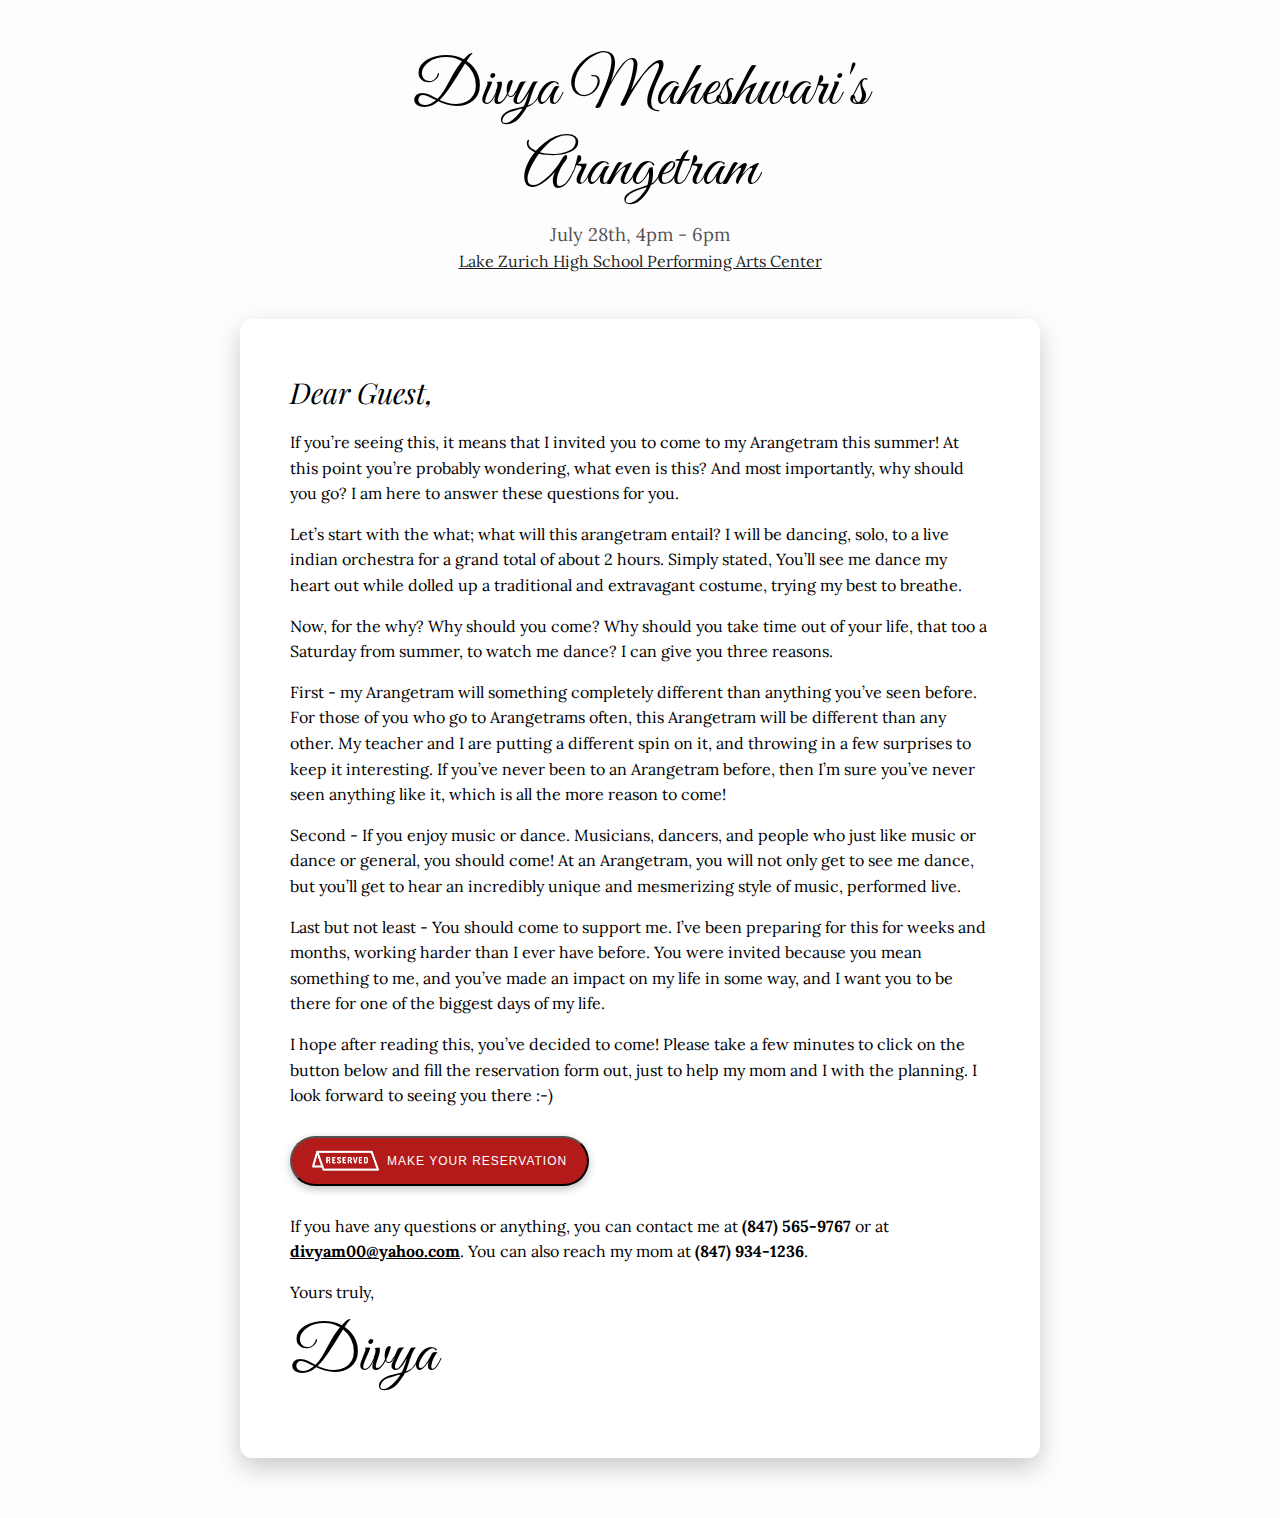
==== index.html @ 1e643a60 "added all" ====
<!DOCTYPE HTML>
<html lang="en">
  <head>
    <meta charset="UTF-8">
    <link rel="stylesheet" href="css/style.css" />
    <link rel="stylesheet" href="css/index.css" />
  	<meta name="description" content="Invitation to Divya Maheshwari's Arangetram" />
    <meta name="viewport" content="width=device-width, initial-scale=1.0, maximum-scale=1.0, user-scalable=yes">
    <link href="https://fonts.googleapis.com/css?family=Lora|Playfair+Display:400,400i,700" rel="stylesheet">
    <link href="https://fonts.googleapis.com/css?family=Great+Vibes" rel="stylesheet">
    <script src="https://ajax.googleapis.com/ajax/libs/jquery/3.2.1/jquery.min.js"></script>
    <script src="js/index.js"></script>
    <script src="js/smoothscroll.js"></script>
    <link rel="stylesheet" href="aos/aos.css" />
    <title>Divya Maheshwari Arangetram</title>
  </head>

  <body>

  <header>
    <h1>Divya Maheshwari's Arangetram</h1>
    <p class="date">July 28th, 4pm - 6pm</p>
    <p class="location"><a href="https://www.google.com/maps/dir/''/Lake+Zurich+High+School+Performing+Arts+center,+Lake+Zurich,+IL/data=!4m5!4m4!1m0!1m2!1m1!1s0x880fa21998b0e29b:0xa27cc64265aa5d3?sa=X&ved=0ahUKEwjS7tnX8PvaAhXq6oMKHW0vBBcQ9RcIqwEwCw" target="_blank">Lake Zurich High School Performing Arts Center</a></p>

  </header>

  <div class="letter" data-aos="fade-up" data-aos-easing="ease-out-quart" data-aos-delay="150" data-aos-duration="500">
    <p class="header">Dear Guest,</p>

    <p>If you’re seeing this, it means that I invited you to come to my Arangetram this summer! At this point you’re probably wondering, what even is this? And most importantly, why should you go? I am here to answer these questions for you.</p>

    <p>Let’s start with the what; what will this arangetram entail? I will be dancing, solo, to a live indian orchestra for a grand total of about 2 hours. Simply stated, You’ll see me dance my heart out while dolled up a traditional and extravagant costume, trying my best to breathe.</p>

    <p>Now, for the why? Why should you come? Why should you take time out of your life, that too a Saturday from summer, to watch me dance? I can give you three reasons.<p>

    <p>First - my Arangetram will something completely different than anything you’ve seen before. For those of you who go to Arangetrams often, this Arangetram will be different than any other. My teacher and I are putting a different spin on it, and throwing in a few surprises to keep it interesting. If you’ve never been to an Arangetram before, then I’m sure you’ve never seen anything like it, which is all the more reason to come!</p>

    <p>Second - If you enjoy music or dance. Musicians, dancers, and people who just like music or dance or general, you should come! At an Arangetram, you will not only get to see me dance, but you’ll get to hear an incredibly unique and mesmerizing style of music, performed live.</p>

    <p>Last but not least - You should come to support me. I’ve been preparing for this for weeks and months, working harder than I ever have before. You were invited because you mean something to me, and you’ve made an impact on my life in some way, and I want you to be there for one of the biggest days of my life.</p>

    <p>I hope after reading this, you’ve decided to come! Please take a few minutes to click on the button below and fill the reservation form out, just to help my mom and I with the planning. I look forward to seeing you there :-)</p>

    <button><img src="img/reserved.png" alt="Reservation Sign"><span>Make your Reservation</span></button>

    <p>If you have any questions or anything, you can contact me at <b>(847) 565-9767</b> or at <a href="mailto:divyam00@yahoo.com" style="color: black; font-weight: bold;">divyam00@yahoo.com</a>. You can also reach my mom at <b>(847) 934-1236</b>.</p>

    <p class="closer">Yours truly,</p>
    <p class="name">Divya</p>
  </div>

    <script src="aos/aos.js"></script>
    <script>
      AOS.init({
        once: true
      });
      window.addEventListener('load', AOS.refresh);
    </script>

  </body>
</html>
---- css/style.css ----
body {
  /*font-family: 'Playfair Display', serif;*/
  font-family: 'Lora', serif;
  background-color: #fdfdfd;
}
---- css/index.css ----
h1 {
  font-family: 'Great Vibes', cursive;
  font-weight: 400;
  text-align: center;
  font-size: 4em;
  max-width: 700px;
  margin: 0;
  margin-left: auto;
  margin-right: auto;
  margin-top: 50px;
}

.date {
  text-align: center;
  margin: 0;
  color: rgba(0, 0, 0, 0.7);
  font-size: 1.15em;
  margin-bottom: 5px;
  margin-top: 12px;
}

.location {
  margin: 0;
  text-align: center;
  font-size: 1em;
}

.location a {
  color: rgba(0, 0, 0, 0.9);
}

.letter {
  max-width: 700px;
  box-shadow: 0px 10px 25px rgba(0, 0, 0, 0.2);
  border-radius: 12px;
  padding: 50px;
  margin-left: auto;
  margin-right: auto;
  margin-top: 48px;
  margin-bottom: 60px;
  background-color: white;
}

.letter .header {
  font-size: 1.8em;
  font-family: 'Playfair Display', serif;
  font-style: italic;
  margin-top: 0;
}

.letter p {
  font-family: 'Lora', serif;
  margin: 0;
  margin-bottom: 15px;
  line-height: 160%;
}

.letter button {
  margin-top: 12px;
  margin-bottom: 18px;
  background-color: #b31b1b;
  color: white;
  text-transform: uppercase;
  letter-spacing: 1px;
  font-size: .75em;
  padding: 12px 20px 8px 20px;
  border-radius: 25px;
  cursor: pointer;
  box-shadow: 0px 3px 8px rgba(0, 0, 0, 0.25);
  transition: all .3s;
  position: relative;
  top: 0;
  vertical-align: top;
  margin-bottom: 28px;
}

.letter button:hover {
  top: -2px;
  box-shadow: 0px 5px 8px rgba(0, 0, 0, 0.25);
}

button span {
  vertical-align: middle;
  position: relative;
  top: -8px;
  margin: 0;
}

button img {
  height: 22px;
  margin: 0;
  margin-right: 8px;
}

.letter .closer {
  margin: 0;
}

.letter .name {
  font-family: 'Great Vibes', cursive;
  font-size: 4em;
  margin: 0;
}

@media (max-width: 850px) {
  h1 {
    font-size: 3.4em;
    margin-left: 20px;
    margin-right: 20px;
  }
  .letter {
    padding: 30px;
  }
}

@media (max-width: 480px) {
  h1 {
    font-size: 3em;
  }
  .letter {
    padding: 25px;
  }
}

@media (max-width: 400px) {
  h1 {
    font-size: 2.8em;
  }
  .letter {
    padding: 18px;
  }
}
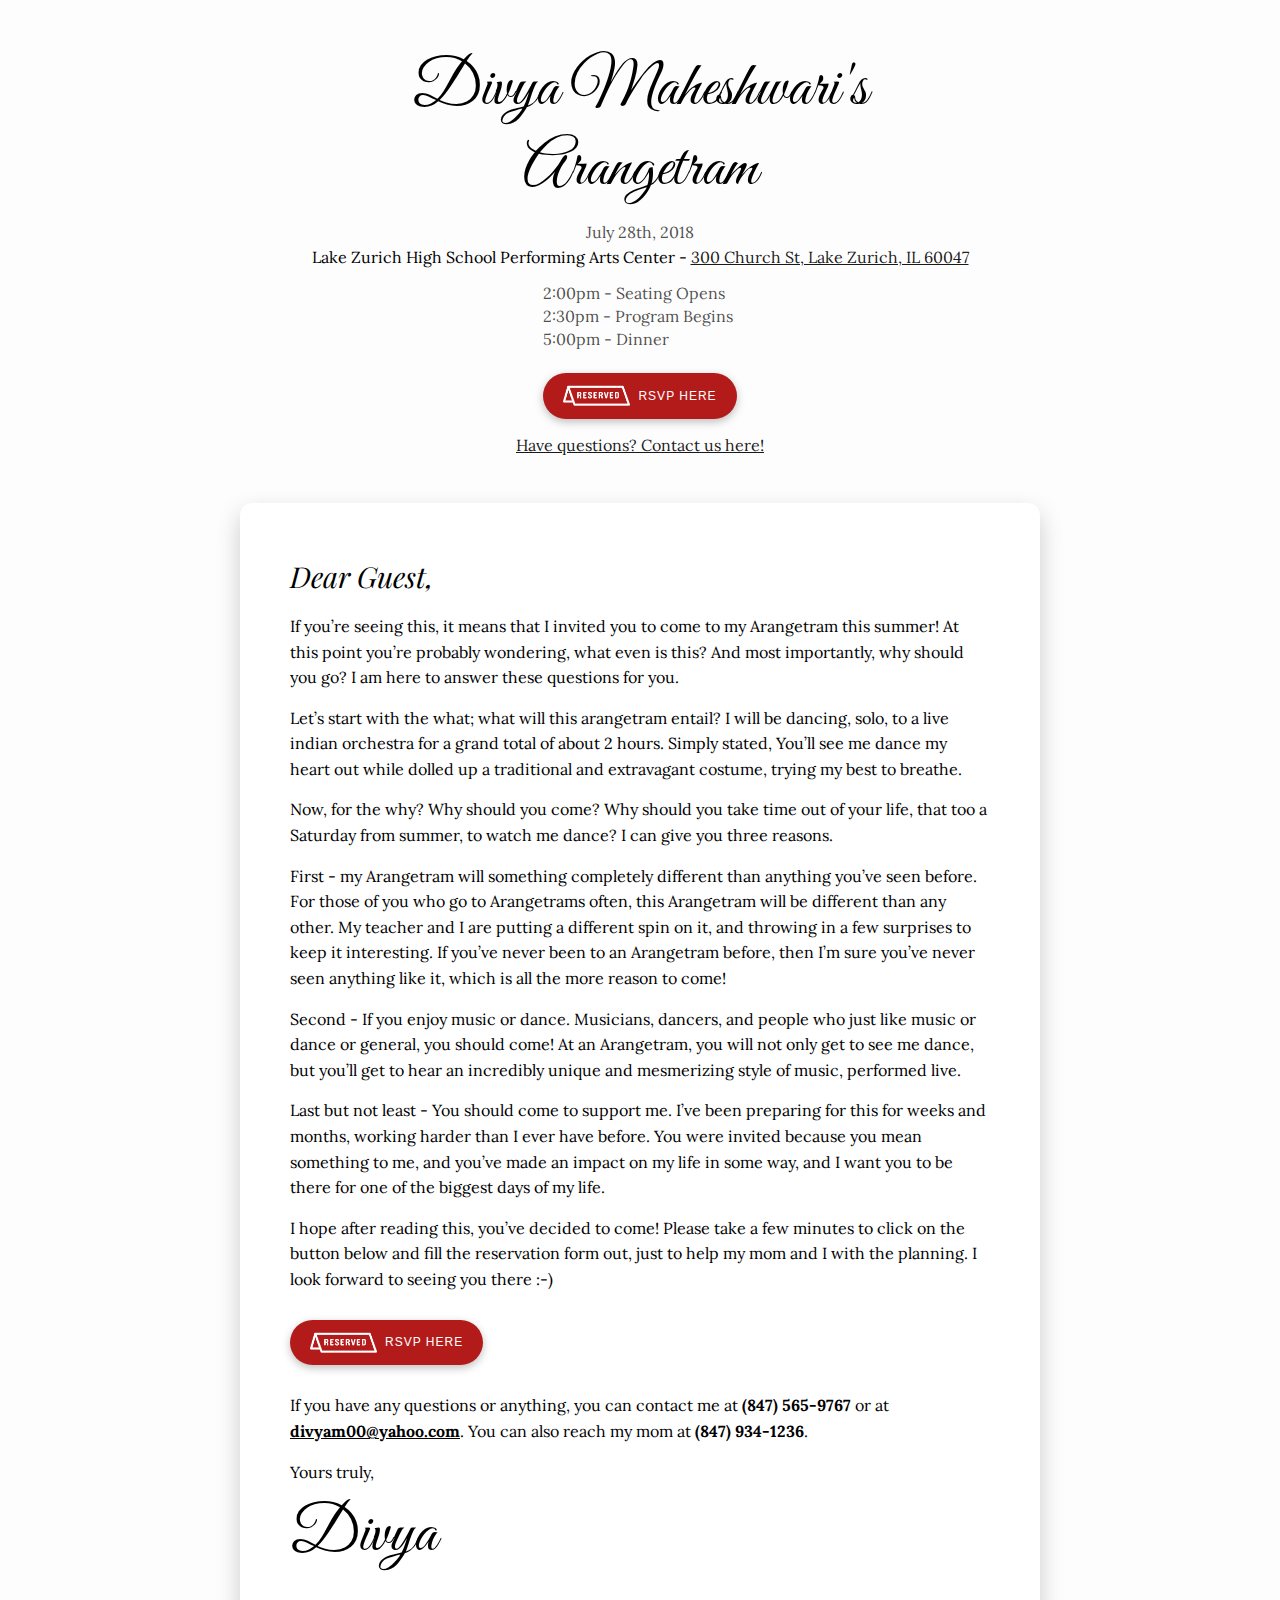
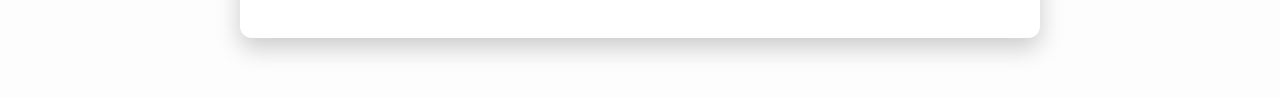
==== commit e4398553: "added cname" ====
--- a/index.html
+++ b/index.html
@@ -19,12 +19,30 @@
 
   <header>
     <h1>Divya Maheshwari's Arangetram</h1>
-    <p class="date">July 28th, 4pm - 6pm</p>
-    <p class="location"><a href="https://www.google.com/maps/dir/''/Lake+Zurich+High+School+Performing+Arts+center,+Lake+Zurich,+IL/data=!4m5!4m4!1m0!1m2!1m1!1s0x880fa21998b0e29b:0xa27cc64265aa5d3?sa=X&ved=0ahUKEwjS7tnX8PvaAhXq6oMKHW0vBBcQ9RcIqwEwCw" target="_blank">Lake Zurich High School Performing Arts Center</a></p>
+    <p class="date">July 28th, 2018</p>
+    <p class="location">Lake Zurich High School Performing Arts Center - <a href="https://www.google.com/maps/dir/''/Lake+Zurich+High+School+Performing+Arts+center,+Lake+Zurich,+IL/data=!4m5!4m4!1m0!1m2!1m1!1s0x880fa21998b0e29b:0xa27cc64265aa5d3?sa=X&ved=0ahUKEwjS7tnX8PvaAhXq6oMKHW0vBBcQ9RcIqwEwCw" target="_blank">300 Church St, Lake Zurich, IL 60047</a></p>
+    <div class="centered">
+    <p class="top">2:00pm - Seating Opens</p>
+    <p class="mid">2:30pm - Program Begins</p>
+    <p class="bot">5:00pm - Dinner</p>
+    </div>
+
+    <div style="margin-left: auto; margin-right: auto; text-align: center;">
+      <button style="margin-bottom: 0; margin-top: 8px;"><img src="img/reserved.png" alt="Reservation Sign"><span>RSVP Here</span></button>
+      <p><a class="smooth" href="#contact" style="color: rgba(0, 0, 0, 0.9);">Have questions? Contact us here!</a></p>
+    </div>
 
   </header>
 
-  <div class="letter" data-aos="fade-up" data-aos-easing="ease-out-quart" data-aos-delay="150" data-aos-duration="500">
+<!--  <div class="about" data-aos="fade-up" data-aos-easing="ease-out-quart" data-aos-delay="50" data-aos-duration="400">
+    <h2>About the Event</h2>
+      <p>We are excited to announce Divya's Bharatanatyam Arangetram!</p>
+      <p>Bharatanatyam is an ancient dance form that originated in the temples of Southern India. This dance form is known for its grace , elegance, purity of expression and sculpturesque poses. It is an incredibly difficult and beautiful dance form that combines intense footwork with vibrant emotions.</p>
+      <p>The Arangetram is a dancer's debut for solo performance and is the culmination of years of training, dedication and practice.</p>
+      <p>Divya Maheshwari is a disciple of Vidya Babu, The Artistic Director of Padanjali Foundation. Vidya Babu has been teaching for over 25 years, and Divya has been learning from her for about 12 years.</p>
+  </div>-->
+
+  <div class="letter" data-aos="fade-up" data-aos-easing="ease-out-quart" data-aos-delay="50" data-aos-duration="400">
     <p class="header">Dear Guest,</p>
 
     <p>If you’re seeing this, it means that I invited you to come to my Arangetram this summer! At this point you’re probably wondering, what even is this? And most importantly, why should you go? I am here to answer these questions for you.</p>
@@ -41,9 +59,9 @@
 
     <p>I hope after reading this, you’ve decided to come! Please take a few minutes to click on the button below and fill the reservation form out, just to help my mom and I with the planning. I look forward to seeing you there :-)</p>
 
-    <button><img src="img/reserved.png" alt="Reservation Sign"><span>Make your Reservation</span></button>
+    <button><img src="img/reserved.png" alt="Reservation Sign"><span>RSVP Here</span></button>
 
-    <p>If you have any questions or anything, you can contact me at <b>(847) 565-9767</b> or at <a href="mailto:divyam00@yahoo.com" style="color: black; font-weight: bold;">divyam00@yahoo.com</a>. You can also reach my mom at <b>(847) 934-1236</b>.</p>
+    <p id="contact">If you have any questions or anything, you can contact me at <b>(847) 565-9767</b> or at <a href="mailto:divyam00@yahoo.com" style="color: black; font-weight: bold;">divyam00@yahoo.com</a>. You can also reach my mom at <b>(847) 934-1236</b>.</p>
 
     <p class="closer">Yours truly,</p>
     <p class="name">Divya</p>
--- a/css/index.css
+++ b/css/index.css
@@ -14,7 +14,6 @@
   text-align: center;
   margin: 0;
   color: rgba(0, 0, 0, 0.7);
-  font-size: 1.15em;
   margin-bottom: 5px;
   margin-top: 12px;
 }
@@ -27,6 +26,29 @@
 
 .location a {
   color: rgba(0, 0, 0, 0.9);
+}
+
+.centered {
+  width: 195px;
+  margin-left: auto;
+  margin-right: auto;
+}
+
+.top {
+  margin-bottom: 0;
+  color: rgba(0, 0, 0, 0.7);
+}
+
+.mid {
+  margin: 0;
+  margin-top: 3px;
+  margin-bottom: 3px;
+  color: rgba(0, 0, 0, 0.7);
+}
+
+.bot {
+  margin-top: 0;
+  color: rgba(0, 0, 0, 0.7);
 }
 
 .letter {
@@ -55,7 +77,7 @@
   line-height: 160%;
 }
 
-.letter button {
+button {
   margin-top: 12px;
   margin-bottom: 18px;
   background-color: #b31b1b;
@@ -63,6 +85,7 @@
   text-transform: uppercase;
   letter-spacing: 1px;
   font-size: .75em;
+  border: none;
   padding: 12px 20px 8px 20px;
   border-radius: 25px;
   cursor: pointer;
@@ -74,7 +97,7 @@
   margin-bottom: 28px;
 }
 
-.letter button:hover {
+button:hover {
   top: -2px;
   box-shadow: 0px 5px 8px rgba(0, 0, 0, 0.25);
 }
@@ -130,3 +153,21 @@
     padding: 18px;
   }
 }
+
+.about {
+  max-width: 700px;
+  box-shadow: 0px 10px 25px rgba(0, 0, 0, 0.2);
+  border-radius: 12px;
+  padding: 50px;
+  margin-left: auto;
+  margin-right: auto;
+  margin-top: 48px;
+  margin-bottom: 50px;
+  background-color: white;
+}
+
+.about h2 {
+  font-family: 'Playfair Display', serif;
+  font-weight: 400;
+  margin-top: 0;
+}
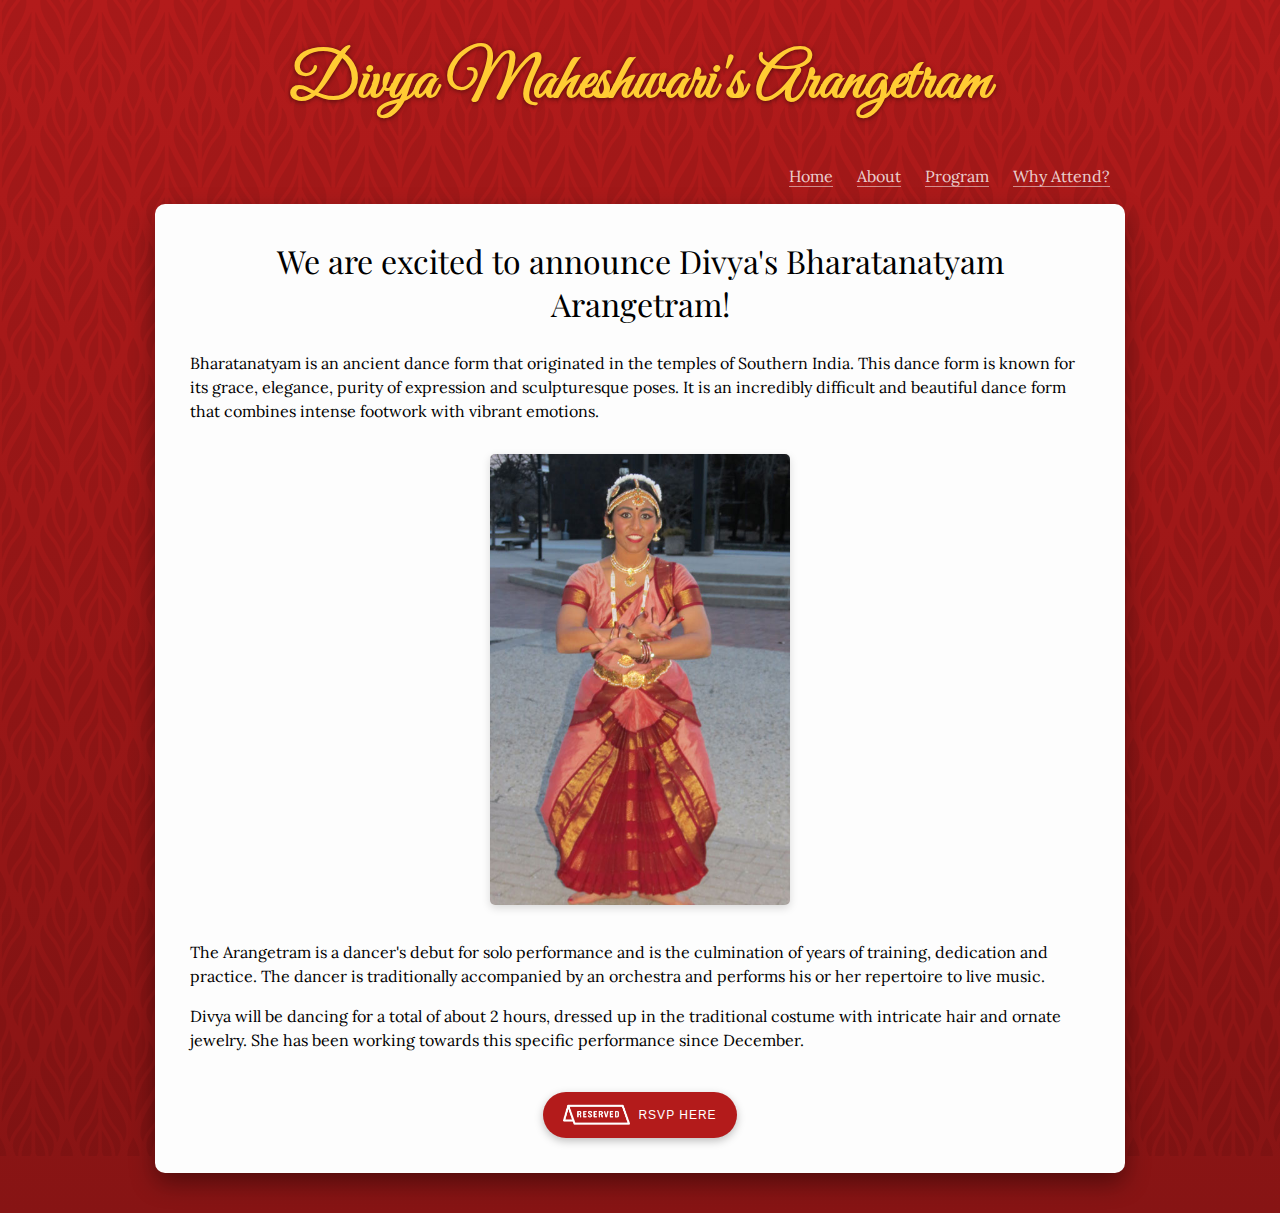
==== commit 622bb4e3: "added typeform button and stuff" ====
--- a/index.html
+++ b/index.html
@@ -12,59 +12,35 @@
     <script src="js/index.js"></script>
     <script src="js/smoothscroll.js"></script>
     <link rel="stylesheet" href="aos/aos.css" />
+    <script>(function(){var qs,js,q,s,d=document,gi=d.getElementById,ce=d.createElement,gt=d.getElementsByTagName,id='typef_orm',b='https://s3-eu-west-1.amazonaws.com/share.typeform.com/';if(!gi.call(d,id)){js=ce.call(d,'script');js.id=id;js.src=b+'share.js';q=gt.call(d,'script')[0];q.parentNode.insertBefore(js,q)}id=id+'_';if(!gi.call(d,id)){qs=ce.call(d,'link');qs.rel='stylesheet';qs.id=id;qs.href=b+'share-button.css';s=gt.call(d,'head')[0];s.appendChild(qs,s)}})()</script>
     <title>Divya Maheshwari Arangetram</title>
   </head>
 
   <body>
-
+  <div class="shader"></div>
   <header>
     <h1>Divya Maheshwari's Arangetram</h1>
-    <p class="date">July 28th, 2018</p>
-    <p class="location">Lake Zurich High School Performing Arts Center - <a href="https://www.google.com/maps/dir/''/Lake+Zurich+High+School+Performing+Arts+center,+Lake+Zurich,+IL/data=!4m5!4m4!1m0!1m2!1m1!1s0x880fa21998b0e29b:0xa27cc64265aa5d3?sa=X&ved=0ahUKEwjS7tnX8PvaAhXq6oMKHW0vBBcQ9RcIqwEwCw" target="_blank">300 Church St, Lake Zurich, IL 60047</a></p>
-    <div class="centered">
-    <p class="top">2:00pm - Seating Opens</p>
-    <p class="mid">2:30pm - Program Begins</p>
-    <p class="bot">5:00pm - Dinner</p>
-    </div>
-
-    <div style="margin-left: auto; margin-right: auto; text-align: center;">
-      <button style="margin-bottom: 0; margin-top: 8px;"><img src="img/reserved.png" alt="Reservation Sign"><span>RSVP Here</span></button>
-      <p><a class="smooth" href="#contact" style="color: rgba(0, 0, 0, 0.9);">Have questions? Contact us here!</a></p>
-    </div>
-
   </header>
 
-<!--  <div class="about" data-aos="fade-up" data-aos-easing="ease-out-quart" data-aos-delay="50" data-aos-duration="400">
-    <h2>About the Event</h2>
-      <p>We are excited to announce Divya's Bharatanatyam Arangetram!</p>
-      <p>Bharatanatyam is an ancient dance form that originated in the temples of Southern India. This dance form is known for its grace , elegance, purity of expression and sculpturesque poses. It is an incredibly difficult and beautiful dance form that combines intense footwork with vibrant emotions.</p>
-      <p>The Arangetram is a dancer's debut for solo performance and is the culmination of years of training, dedication and practice.</p>
-      <p>Divya Maheshwari is a disciple of Vidya Babu, The Artistic Director of Padanjali Foundation. Vidya Babu has been teaching for over 25 years, and Divya has been learning from her for about 12 years.</p>
-  </div>-->
-
-  <div class="letter" data-aos="fade-up" data-aos-easing="ease-out-quart" data-aos-delay="50" data-aos-duration="400">
-    <p class="header">Dear Guest,</p>
-
-    <p>If you’re seeing this, it means that I invited you to come to my Arangetram this summer! At this point you’re probably wondering, what even is this? And most importantly, why should you go? I am here to answer these questions for you.</p>
-
-    <p>Let’s start with the what; what will this arangetram entail? I will be dancing, solo, to a live indian orchestra for a grand total of about 2 hours. Simply stated, You’ll see me dance my heart out while dolled up a traditional and extravagant costume, trying my best to breathe.</p>
-
-    <p>Now, for the why? Why should you come? Why should you take time out of your life, that too a Saturday from summer, to watch me dance? I can give you three reasons.<p>
-
-    <p>First - my Arangetram will something completely different than anything you’ve seen before. For those of you who go to Arangetrams often, this Arangetram will be different than any other. My teacher and I are putting a different spin on it, and throwing in a few surprises to keep it interesting. If you’ve never been to an Arangetram before, then I’m sure you’ve never seen anything like it, which is all the more reason to come!</p>
-
-    <p>Second - If you enjoy music or dance. Musicians, dancers, and people who just like music or dance or general, you should come! At an Arangetram, you will not only get to see me dance, but you’ll get to hear an incredibly unique and mesmerizing style of music, performed live.</p>
-
-    <p>Last but not least - You should come to support me. I’ve been preparing for this for weeks and months, working harder than I ever have before. You were invited because you mean something to me, and you’ve made an impact on my life in some way, and I want you to be there for one of the biggest days of my life.</p>
-
-    <p>I hope after reading this, you’ve decided to come! Please take a few minutes to click on the button below and fill the reservation form out, just to help my mom and I with the planning. I look forward to seeing you there :-)</p>
-
-    <button><img src="img/reserved.png" alt="Reservation Sign"><span>RSVP Here</span></button>
-
-    <p id="contact">If you have any questions or anything, you can contact me at <b>(847) 565-9767</b> or at <a href="mailto:divyam00@yahoo.com" style="color: black; font-weight: bold;">divyam00@yahoo.com</a>. You can also reach my mom at <b>(847) 934-1236</b>.</p>
-
-    <p class="closer">Yours truly,</p>
-    <p class="name">Divya</p>
+    <nav>
+      <ul>
+        <li><a href="/">Home</a></li>
+        <li><a href="about.html">About</a></li>
+        <li><a href="program.html">Program</a></li>
+        <li><a href="whyattend.html">Why Attend?</a></li>
+      </ul>
+    </nav>
+  <div id="main" data-aos="fade-up" data-aos-easing="ease-out-quart" data-aos-delay="150" data-aos-duration="400">
+    <div class="content">
+      <h2>We are excited to announce Divya's Bharatanatyam Arangetram!</h2>
+      <p>Bharatanatyam is an ancient dance form that originated in the temples of Southern India. This dance form is known for its grace, elegance, purity of expression and sculpturesque poses. It is an incredibly difficult and beautiful dance form that combines intense footwork with vibrant emotions.</p>
+      <img src="img/homepage.jpg" alt="Divya Dancing" style="max-width: 300px;" data-aos="fade-up" data-aos-easing="ease-out-quart" data-aos-delay="150" data-aos-duration="400">
+      <p>The Arangetram is a dancer's debut for solo performance and is the culmination of years of training, dedication and practice. The dancer is traditionally accompanied by an orchestra and performs his or her repertoire to live music.</p>
+      <p>Divya will be dancing for a total of about 2 hours, dressed up in the traditional costume with intricate hair and ornate jewelry. She has been working towards this specific performance since December.</p>
+    </div>
+      <div style="text-align: center;">
+        <a class="typeform-share" href="https://divyamaheshwari.typeform.com/to/XlUKYu" data-mode="1" target="_blank"><button style="margin-bottom: 0; margin-top: 24px;"><img src="img/reserved.png" alt="Reservation Sign"><span>RSVP Here</span></button></a>
+      </div>
   </div>
 
     <script src="aos/aos.js"></script>
--- a/css/style.css
+++ b/css/style.css
@@ -1,5 +1,155 @@
+html {
+  min-height: 100vh;
+}
+
 body {
-  /*font-family: 'Playfair Display', serif;*/
+/*
+  font-family: 'Playfair Display', serif;
+*/
   font-family: 'Lora', serif;
+  background-color: #b31b1b;
+  #871414
+  background: -webkit-linear-gradient(180deg, #b31b1b, #871414);
+  background: linear-gradient(180deg, #b31b1b, #871414);
+}
+
+.shader {
+  background-image: url('../img/pattern2.png');
+  position: absolute;
+  width: 100%;
+  height: 100vh;
+  opacity: 0.15;
+  top: 0;
+  left: 0;
+  z-index: -1;
+}
+
+header {
+  margin: 0;
+}
+
+header h1 {
+  font-family: 'Great Vibes', cursive;
+  font-size: 4em;
+  text-align: center;
+  color: #ffcc33;
+  text-shadow: 0px 1px 5px rgba(0, 0, 0, .5);
+}
+
+nav {
+  max-width: 960px;
+  margin-left: auto;
+  margin-right: auto;
+  padding: 0;
+  margin-bottom: 18px;
+}
+
+nav ul {
+  margin: 0;
+  padding: 0;
+  text-align: right;
+}
+
+nav ul li {
+  display: inline-block;
+  margin: 0 10px 0 10px;
+}
+
+nav ul li a {
+  text-decoration: none;
+  border-bottom: solid 1px rgba(255, 255, 255, 0.5);
+  color: rgba(255, 255, 255, 0.8);
+  transition: all .3s;
+}
+
+nav ul li a:hover {
+  color: white;
+  border-bottom: solid 1px rgba(255, 255, 255, 0.8);
+}
+
+#main {
   background-color: #fdfdfd;
+  margin: 0;
+  max-width: 900px;
+  margin-left: auto;
+  margin-right: auto;
+  box-shadow: 0px 10px 25px rgba(0, 0, 0, 0.4);
+  padding: 35px;
+  border-radius: 10px;
+  margin-bottom: 40px;
 }
+
+.content {
+  text-align: center;
+}
+
+.content h2 {
+  font-family: 'Playfair Display', serif;
+  font-weight: 400;
+  font-size: 2em;
+  margin-top: 0;
+}
+
+.content h5 {
+  font-family: 'Playfair Display', serif;
+  font-weight: 400;
+  text-align: left;
+  font-size: 1.5em;
+  margin: 0;
+  margin-top: 10px;
+}
+
+.content p {
+  text-align: left;
+  line-height: 150%;
+}
+
+.content img {
+  width: 100%;
+  max-width: 900px;
+  margin-left: auto;
+  margin-right: auto;
+  margin-top: 15px;
+  margin-bottom: 15px;
+  border-radius: 5px;
+  box-shadow: 0px 3px 8px rgba(0, 0, 0, 0.15);
+}
+
+button {
+  margin-top: 12px;
+  margin-bottom: 18px;
+  background-color: #b31b1b;
+  color: white;
+  text-transform: uppercase;
+  letter-spacing: 1px;
+  font-size: .75em;
+  border: none;
+  padding: 12px 20px 8px 20px;
+  border-radius: 25px;
+  cursor: pointer;
+  box-shadow: 0px 3px 8px rgba(0, 0, 0, 0.25);
+  transition: all .3s;
+  position: relative;
+  top: 0;
+  vertical-align: top;
+  margin-bottom: 28px;
+  outline: none;
+}
+
+button:hover {
+  top: -2px;
+  box-shadow: 0px 5px 8px rgba(0, 0, 0, 0.25);
+}
+
+button span {
+  vertical-align: middle;
+  position: relative;
+  top: -8px;
+  margin: 0;
+}
+
+button img {
+  height: 22px;
+  margin: 0;
+  margin-right: 8px;
+}
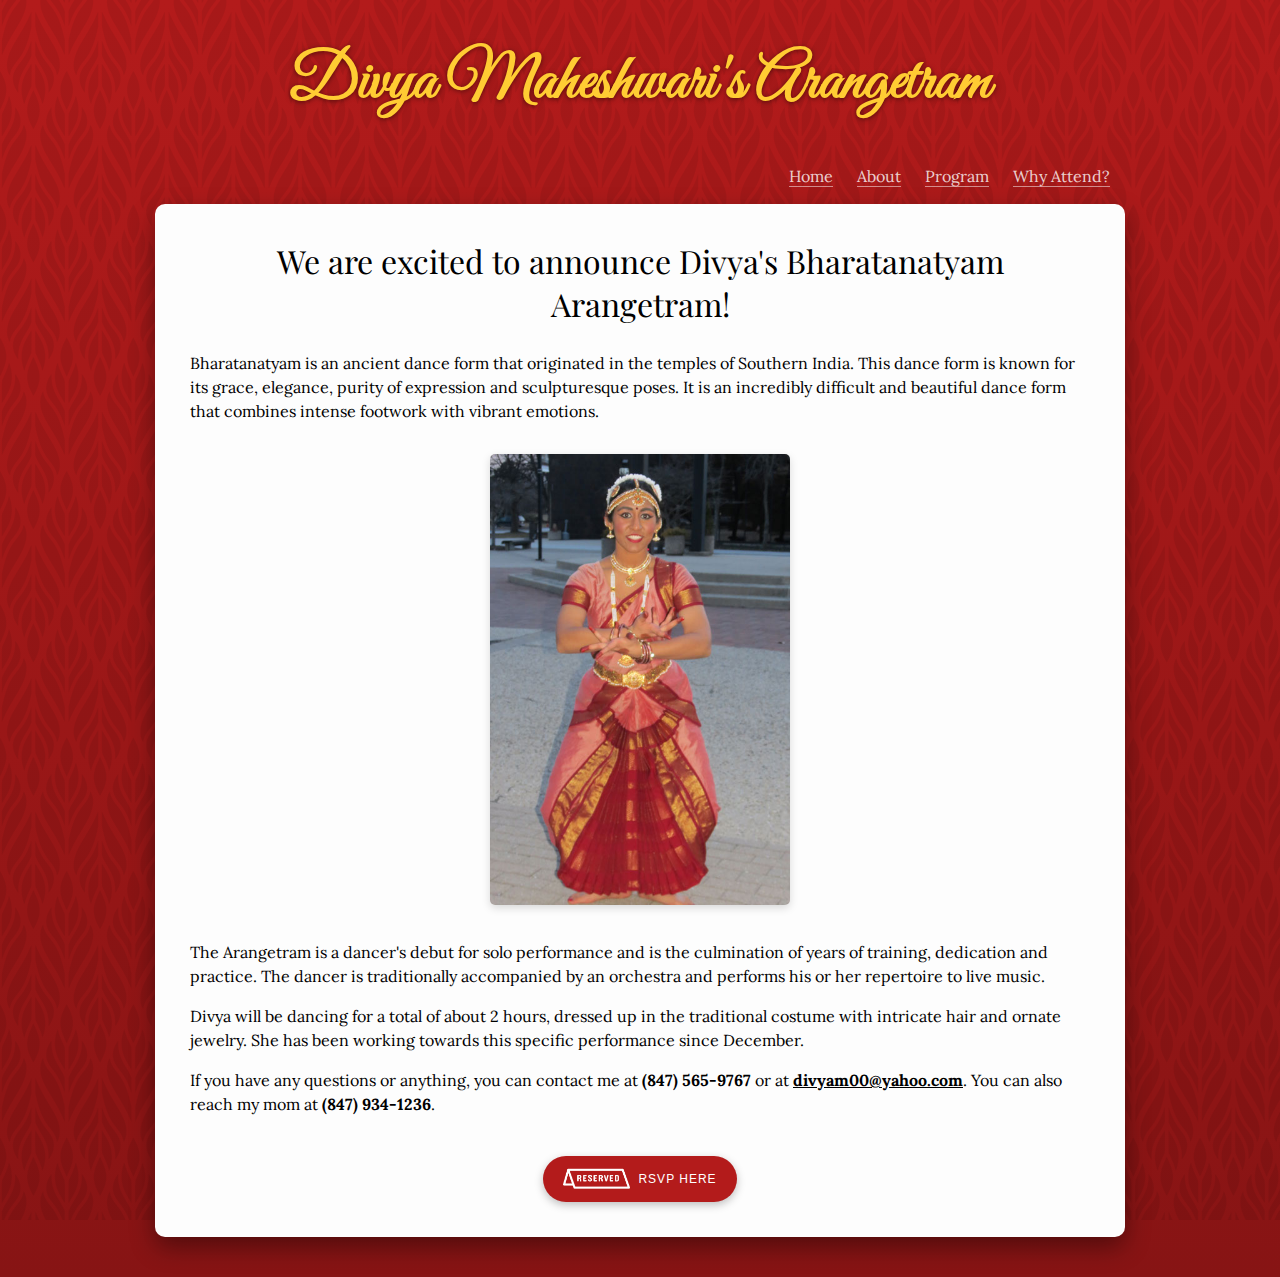
==== commit 2b94e2d0: "added contact information" ====
--- a/index.html
+++ b/index.html
@@ -37,6 +37,7 @@
       <img src="img/homepage.jpg" alt="Divya Dancing" style="max-width: 300px;" data-aos="fade-up" data-aos-easing="ease-out-quart" data-aos-delay="150" data-aos-duration="400">
       <p>The Arangetram is a dancer's debut for solo performance and is the culmination of years of training, dedication and practice. The dancer is traditionally accompanied by an orchestra and performs his or her repertoire to live music.</p>
       <p>Divya will be dancing for a total of about 2 hours, dressed up in the traditional costume with intricate hair and ornate jewelry. She has been working towards this specific performance since December.</p>
+      <p>If you have any questions or anything, you can contact me at <b>(847) 565-9767</b> or at <a href="mailto:divyam00@yahoo.com" style="color: black; font-weight: bold;">divyam00@yahoo.com</a>. You can also reach my mom at <b>(847) 934-1236</b>.</p>
     </div>
       <div style="text-align: center;">
         <a class="typeform-share" href="https://divyamaheshwari.typeform.com/to/XlUKYu" data-mode="1" target="_blank"><button style="margin-bottom: 0; margin-top: 24px;"><img src="img/reserved.png" alt="Reservation Sign"><span>RSVP Here</span></button></a>
--- a/css/style.css
+++ b/css/style.css
@@ -3,9 +3,6 @@
 }
 
 body {
-/*
-  font-family: 'Playfair Display', serif;
-*/
   font-family: 'Lora', serif;
   background-color: #b31b1b;
   #871414
@@ -153,3 +150,27 @@
   margin: 0;
   margin-right: 8px;
 }
+
+@media (max-width: 700px) {
+  header h1 {
+    font-size: 3.2em;
+  }
+}
+
+@media (max-width: 580px) {
+  header h1 {
+    font-size: 3em;
+  }
+  nav ul {
+    text-align: center;
+  }
+  .content h2 {
+    font-size: 2.2em !important;
+  }
+}
+
+@media (max-width: 360px) {
+  nav ul li {
+    margin: 0 4px 0 4px;
+  }
+}
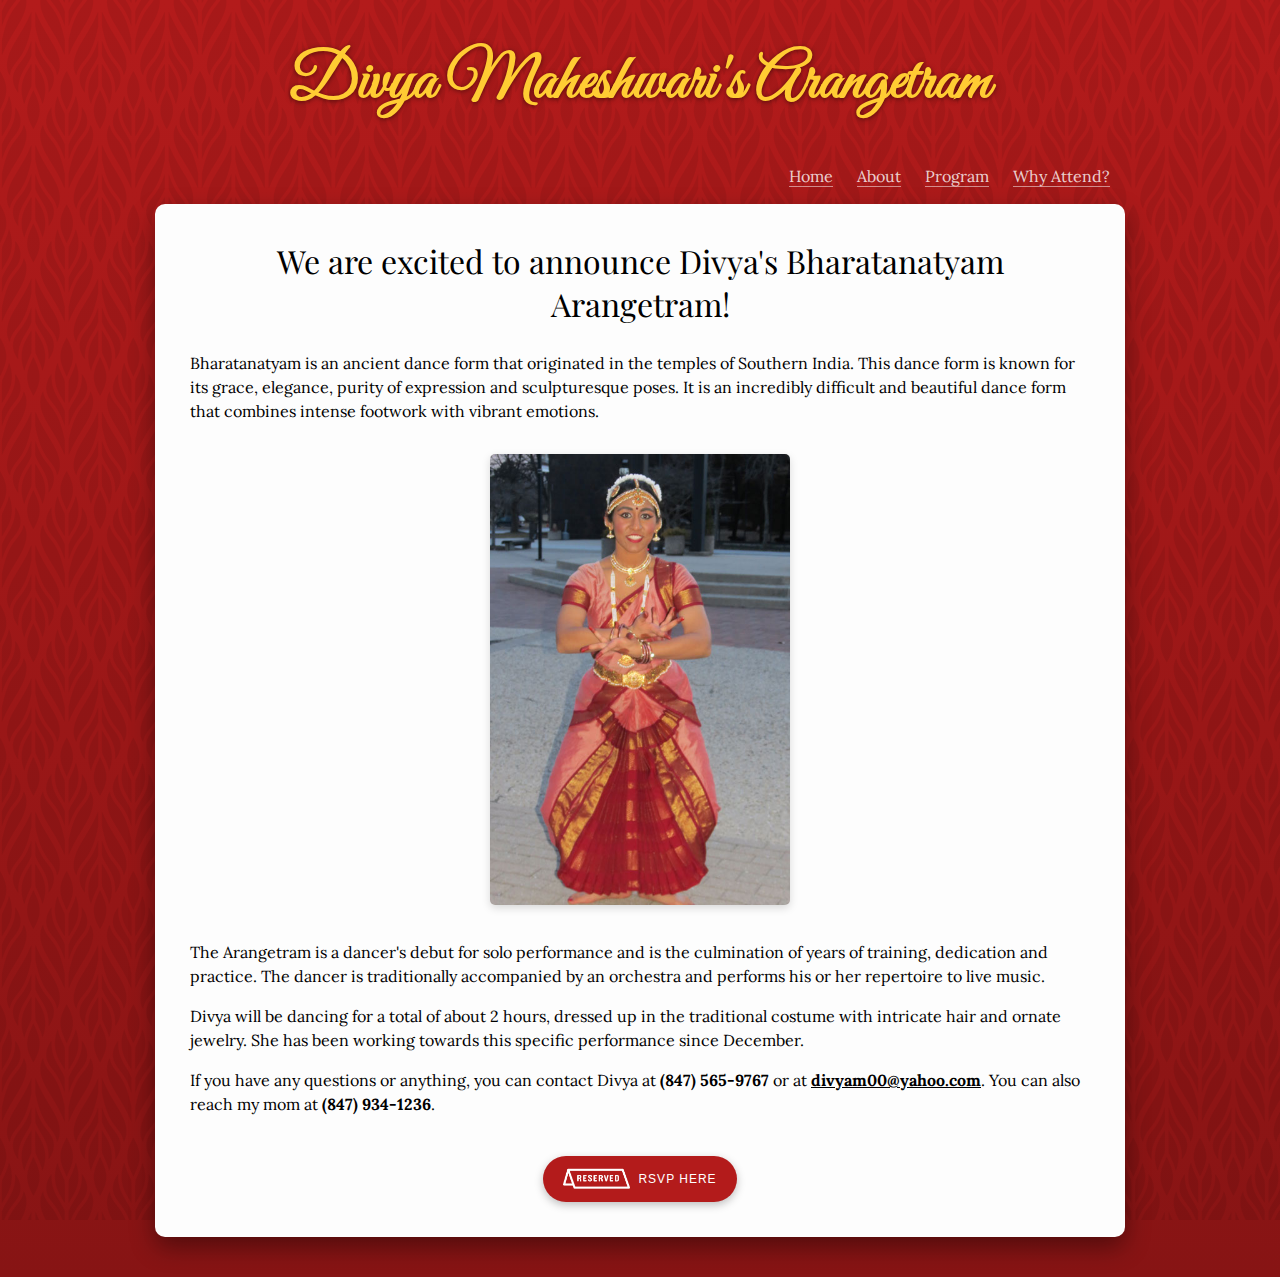
==== commit 63f01cac: "added contact info" ====
--- a/index.html
+++ b/index.html
@@ -37,7 +37,7 @@
       <img src="img/homepage.jpg" alt="Divya Dancing" style="max-width: 300px;" data-aos="fade-up" data-aos-easing="ease-out-quart" data-aos-delay="150" data-aos-duration="400">
       <p>The Arangetram is a dancer's debut for solo performance and is the culmination of years of training, dedication and practice. The dancer is traditionally accompanied by an orchestra and performs his or her repertoire to live music.</p>
       <p>Divya will be dancing for a total of about 2 hours, dressed up in the traditional costume with intricate hair and ornate jewelry. She has been working towards this specific performance since December.</p>
-      <p>If you have any questions or anything, you can contact me at <b>(847) 565-9767</b> or at <a href="mailto:divyam00@yahoo.com" style="color: black; font-weight: bold;">divyam00@yahoo.com</a>. You can also reach my mom at <b>(847) 934-1236</b>.</p>
+      <p>If you have any questions or anything, you can contact Divya at <b>(847) 565-9767</b> or at <a href="mailto:divyam00@yahoo.com" style="color: black; font-weight: bold;">divyam00@yahoo.com</a>. You can also reach my mom at <b>(847) 934-1236</b>.</p>
     </div>
       <div style="text-align: center;">
         <a class="typeform-share" href="https://divyamaheshwari.typeform.com/to/XlUKYu" data-mode="1" target="_blank"><button style="margin-bottom: 0; margin-top: 24px;"><img src="img/reserved.png" alt="Reservation Sign"><span>RSVP Here</span></button></a>
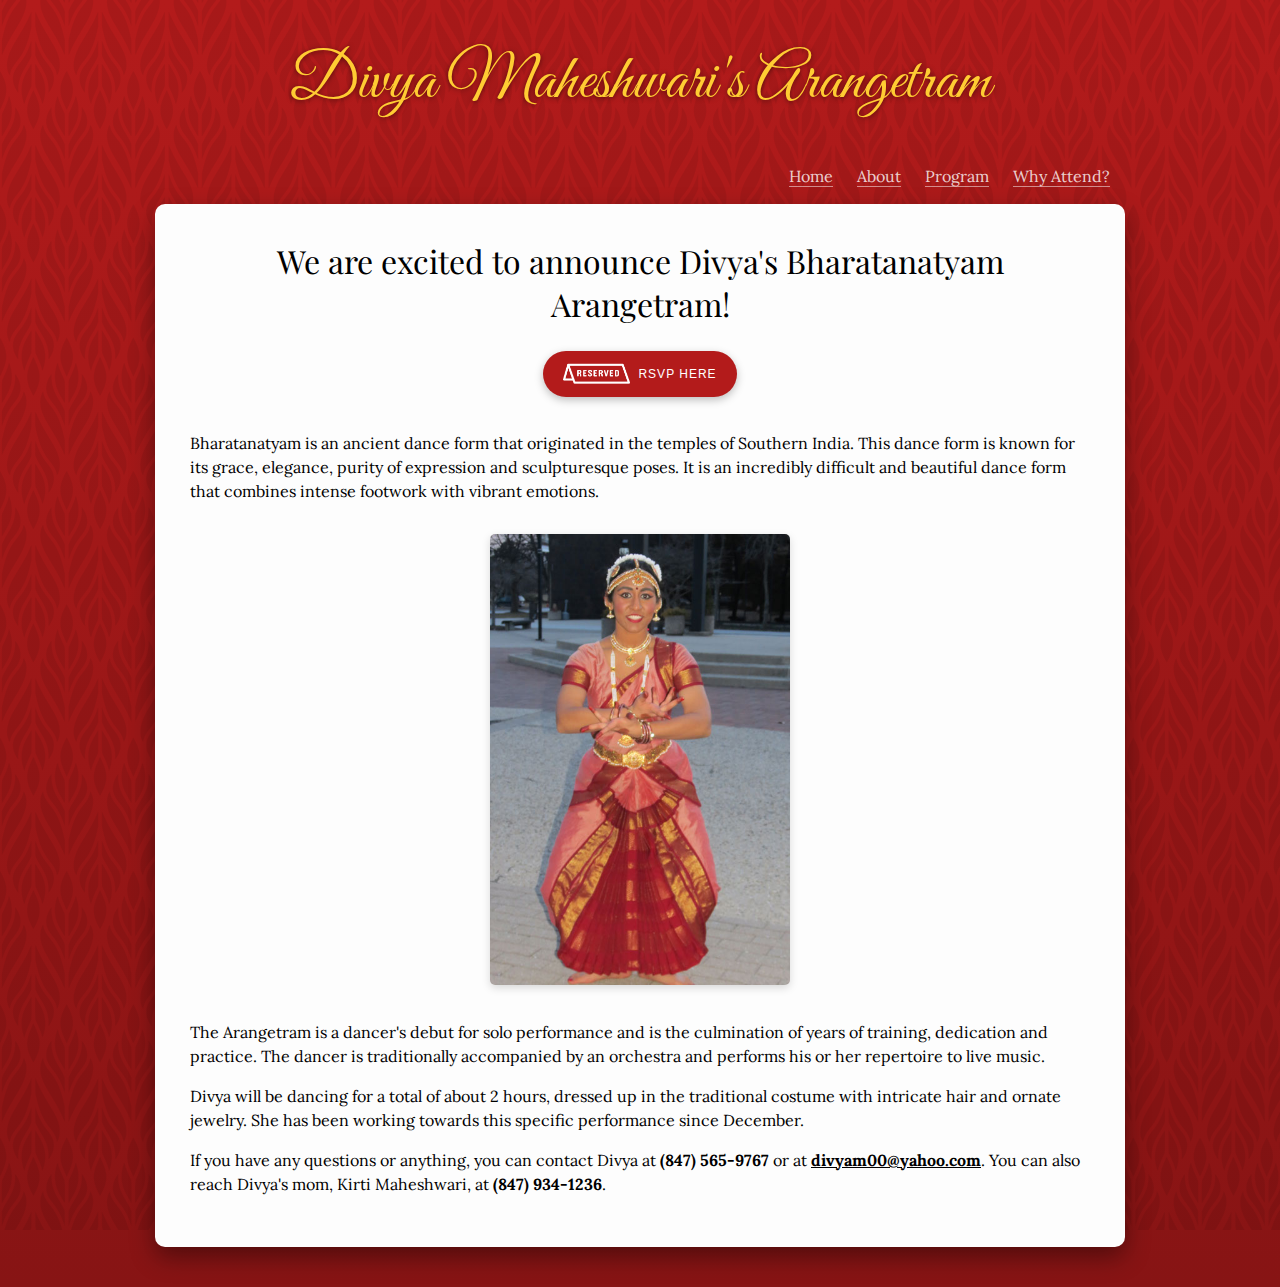
==== commit ba0b0016: "some minor changes to text and button placement" ====
--- a/index.html
+++ b/index.html
@@ -33,15 +33,15 @@
   <div id="main" data-aos="fade-up" data-aos-easing="ease-out-quart" data-aos-delay="150" data-aos-duration="400">
     <div class="content">
       <h2>We are excited to announce Divya's Bharatanatyam Arangetram!</h2>
+      <div style="text-align: center;">
+        <a class="typeform-share" href="https://divyamaheshwari.typeform.com/to/XlUKYu" data-mode="1" target="_blank"><button style="margin-bottom: 18px; margin-top: 0px;"><img src="img/reserved.png" alt="Reservation Sign"><span>RSVP Here</span></button></a>
+      </div>
       <p>Bharatanatyam is an ancient dance form that originated in the temples of Southern India. This dance form is known for its grace, elegance, purity of expression and sculpturesque poses. It is an incredibly difficult and beautiful dance form that combines intense footwork with vibrant emotions.</p>
-      <img src="img/homepage.jpg" alt="Divya Dancing" style="max-width: 300px;" data-aos="fade-up" data-aos-easing="ease-out-quart" data-aos-delay="150" data-aos-duration="400">
+      <img src="img/homepage.jpg" alt="Divya Dancing" style="max-width: 300px;" data-aos="fade-up" data-aos-easing="ease-out-quart" data-aos-delay="150" data-aos-duration="400" class="image">
       <p>The Arangetram is a dancer's debut for solo performance and is the culmination of years of training, dedication and practice. The dancer is traditionally accompanied by an orchestra and performs his or her repertoire to live music.</p>
       <p>Divya will be dancing for a total of about 2 hours, dressed up in the traditional costume with intricate hair and ornate jewelry. She has been working towards this specific performance since December.</p>
-      <p>If you have any questions or anything, you can contact Divya at <b>(847) 565-9767</b> or at <a href="mailto:divyam00@yahoo.com" style="color: black; font-weight: bold;">divyam00@yahoo.com</a>. You can also reach my mom at <b>(847) 934-1236</b>.</p>
+      <p>If you have any questions or anything, you can contact Divya at <b>(847) 565-9767</b> or at <a href="mailto:divyam00@yahoo.com" style="color: black; font-weight: bold;">divyam00@yahoo.com</a>. You can also reach Divya's mom, Kirti Maheshwari, at <b>(847) 934-1236</b>.</p>
     </div>
-      <div style="text-align: center;">
-        <a class="typeform-share" href="https://divyamaheshwari.typeform.com/to/XlUKYu" data-mode="1" target="_blank"><button style="margin-bottom: 0; margin-top: 24px;"><img src="img/reserved.png" alt="Reservation Sign"><span>RSVP Here</span></button></a>
-      </div>
   </div>
 
     <script src="aos/aos.js"></script>
--- a/css/style.css
+++ b/css/style.css
@@ -28,6 +28,7 @@
 header h1 {
   font-family: 'Great Vibes', cursive;
   font-size: 4em;
+  font-weight: 400;
   text-align: center;
   color: #ffcc33;
   text-shadow: 0px 1px 5px rgba(0, 0, 0, .5);
@@ -101,7 +102,7 @@
   line-height: 150%;
 }
 
-.content img {
+.content .image {
   width: 100%;
   max-width: 900px;
   margin-left: auto;
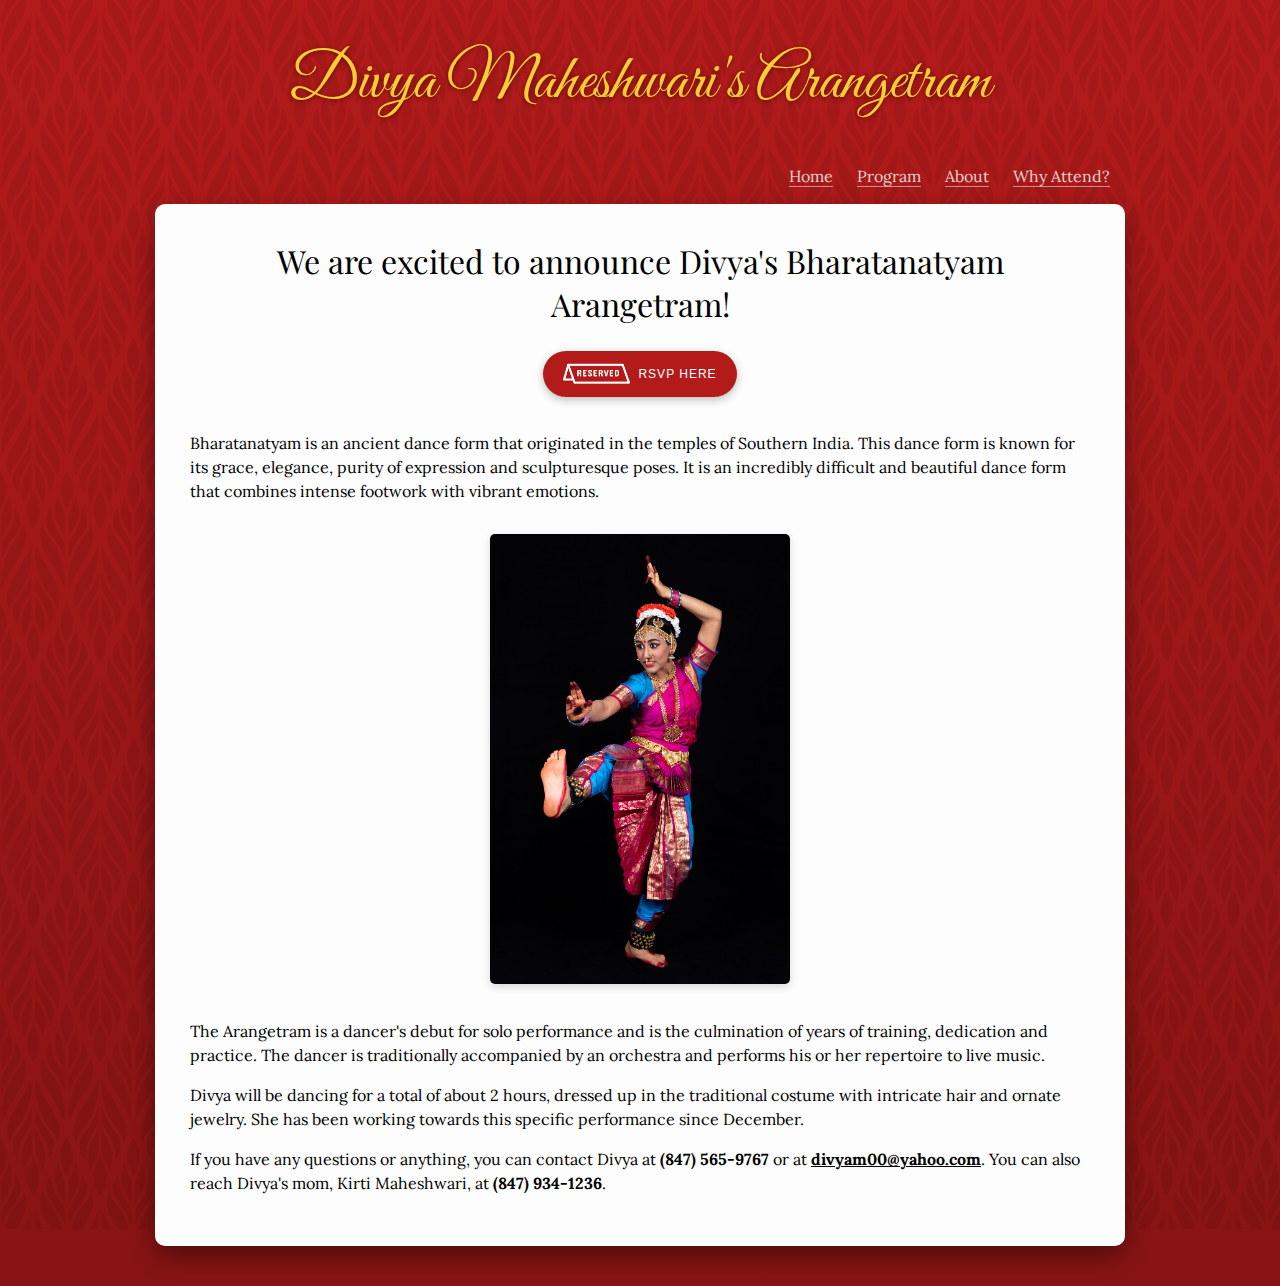
==== commit 20ba96cf: "added new images" ====
--- a/index.html
+++ b/index.html
@@ -25,8 +25,8 @@
     <nav>
       <ul>
         <li><a href="/">Home</a></li>
+        <li><a href="program.html">Program</a></li>
         <li><a href="about.html">About</a></li>
-        <li><a href="program.html">Program</a></li>
         <li><a href="whyattend.html">Why Attend?</a></li>
       </ul>
     </nav>
@@ -37,7 +37,7 @@
         <a class="typeform-share" href="https://divyamaheshwari.typeform.com/to/XlUKYu" data-mode="1" target="_blank"><button style="margin-bottom: 18px; margin-top: 0px;"><img src="img/reserved.png" alt="Reservation Sign"><span>RSVP Here</span></button></a>
       </div>
       <p>Bharatanatyam is an ancient dance form that originated in the temples of Southern India. This dance form is known for its grace, elegance, purity of expression and sculpturesque poses. It is an incredibly difficult and beautiful dance form that combines intense footwork with vibrant emotions.</p>
-      <img src="img/homepage.jpg" alt="Divya Dancing" style="max-width: 300px;" data-aos="fade-up" data-aos-easing="ease-out-quart" data-aos-delay="150" data-aos-duration="400" class="image">
+      <img src="img/arangetram169.jpg" alt="Divya Dancing" style="max-width: 300px;" data-aos="fade-up" data-aos-easing="ease-out-quart" data-aos-delay="150" data-aos-duration="400" class="image">
       <p>The Arangetram is a dancer's debut for solo performance and is the culmination of years of training, dedication and practice. The dancer is traditionally accompanied by an orchestra and performs his or her repertoire to live music.</p>
       <p>Divya will be dancing for a total of about 2 hours, dressed up in the traditional costume with intricate hair and ornate jewelry. She has been working towards this specific performance since December.</p>
       <p>If you have any questions or anything, you can contact Divya at <b>(847) 565-9767</b> or at <a href="mailto:divyam00@yahoo.com" style="color: black; font-weight: bold;">divyam00@yahoo.com</a>. You can also reach Divya's mom, Kirti Maheshwari, at <b>(847) 934-1236</b>.</p>
